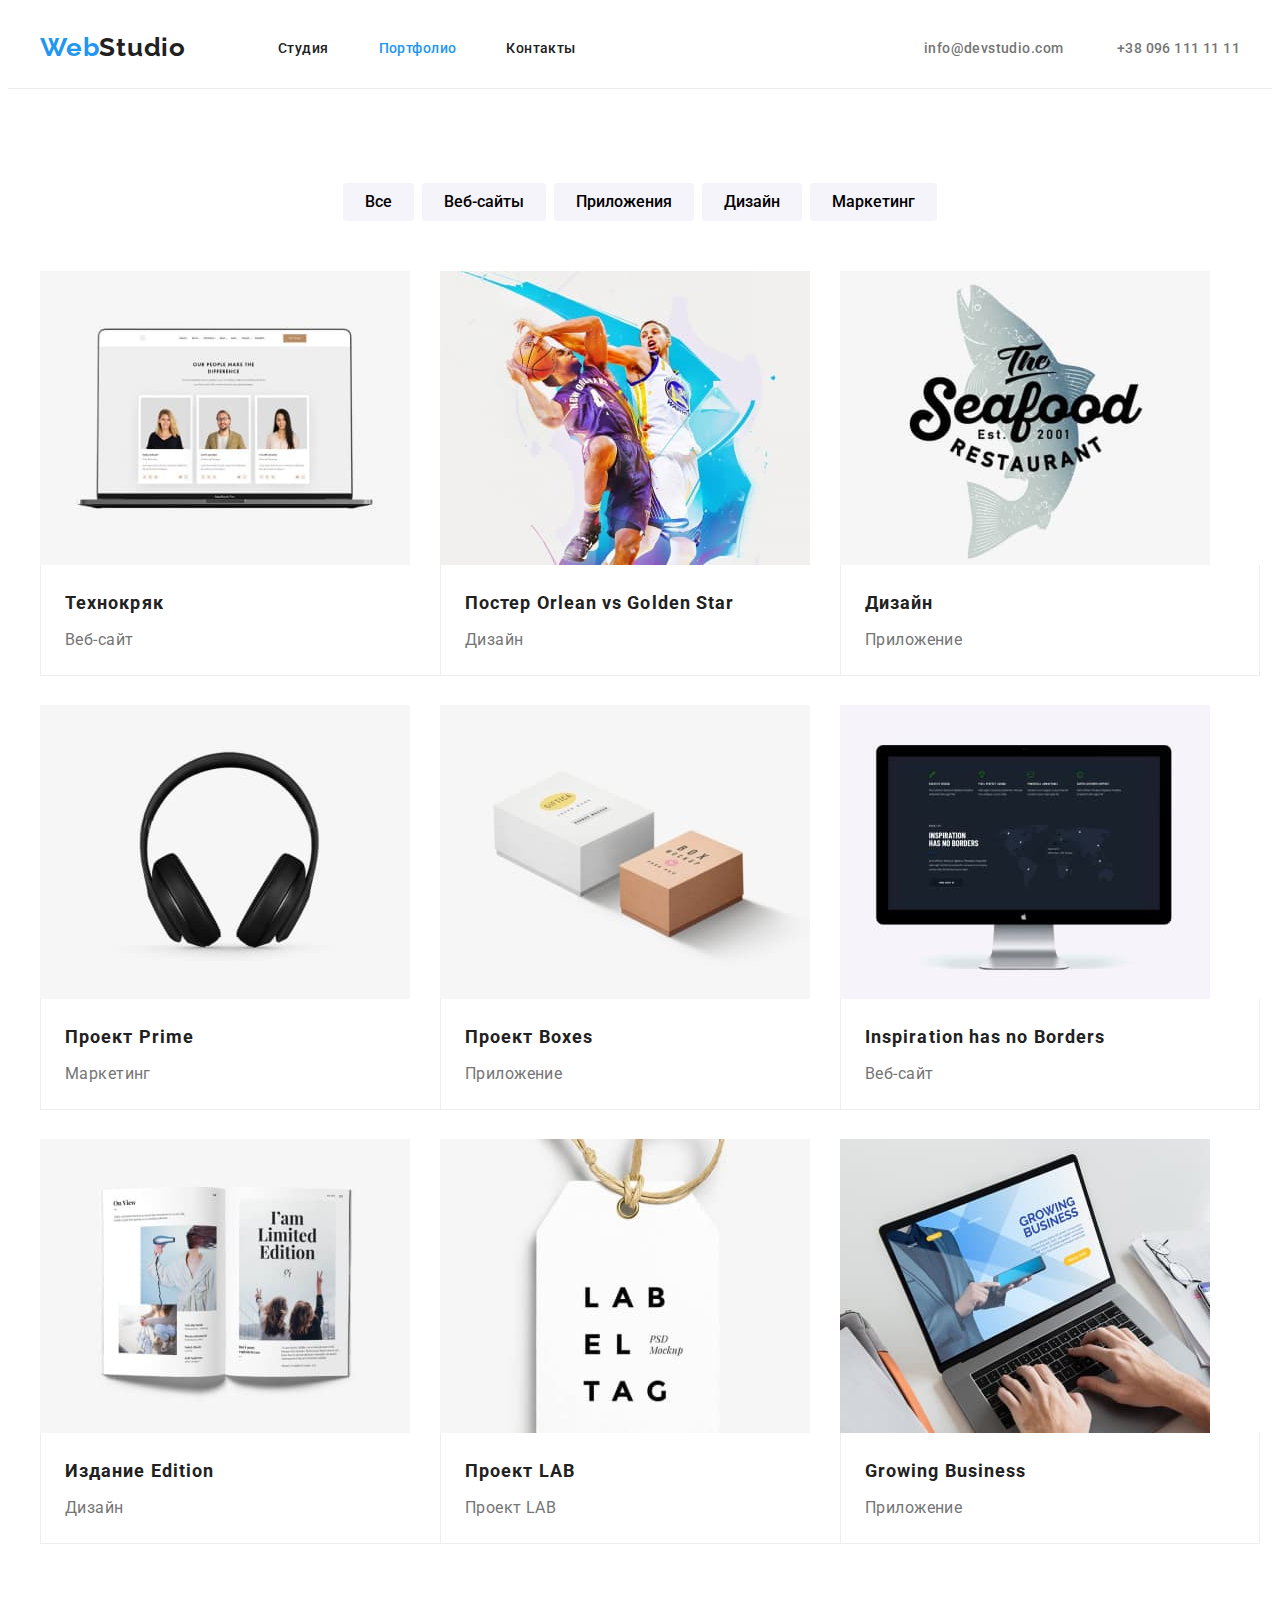
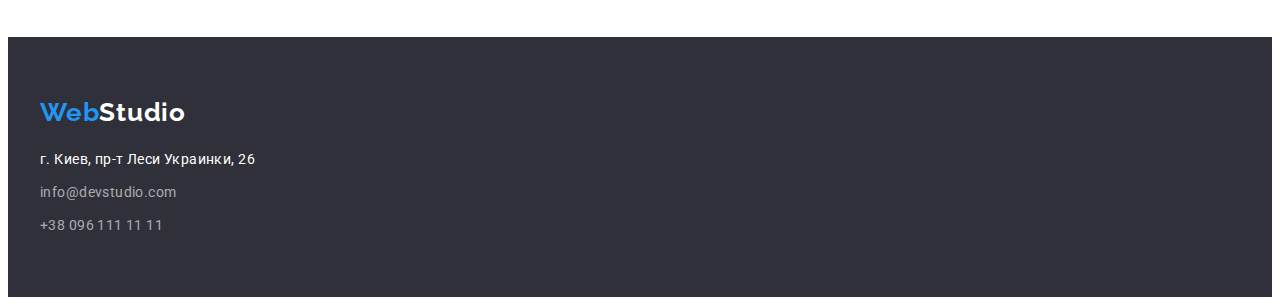
==== portfolio.html @ 2afb4057 "Initial commit" ====
<!DOCTYPE html>
<html lang="ru">
  <head>
    <meta charset="UTF-8" />
    <meta http-equiv="X-UA-Compatible" content="IE=edge" />
    <meta name="viewport" content="width=device-width, initial-scale=1.0" />
    <title>Портфолио</title>
    <link rel="preconnect" href="https://fonts.googleapis.com" />
    <link rel="preconnect" href="https://fonts.gstatic.com" crossorigin />
    <link
      href="https://fonts.googleapis.com/css2?family=Raleway:wght@700&family=Roboto:wght@400;500;700;900&display=swap"
      rel="stylesheet"
    />
    <link
      rel="stylesheet"
      href="https://cdnjs.cloudflare.com/ajax/libs/modern-normalize/1.1.0/modern-normalize.min.css"
      integrity="sha512-wpPYUAdjBVSE4KJnH1VR1HeZfpl1ub8YT/NKx4PuQ5NmX2tKuGu6U/JRp5y+Y8XG2tV+wKQpNHVUX03MfMFn9Q=="
      crossorigin="anonymous"
      referrerpolicy="no-referrer"
    />
    <link rel="stylesheet" href="./css/styles.css" />
  </head>
  <body>
    <header class="header">
      <div class="container">
        <a href="./index.html" class="logo" lang="en"
          >Web<span class="logo-in-header">Studio</span></a
        >
        <nav>
          <ul class="site-nav">
            <li class="list-item">
              <a class="link" href="./index.html">Студия</a>
            </li>
            <li class="list-item">
              <a class="link active" href="./portfolio.html">Портфолио</a>
            </li>
            <li class="list-item"><a class="link" href="./">Контакты</a></li>
          </ul>
        </nav>
        <div class="contact">
          <a class="link" href="mailto:info@devstudio.com" lang="en">
            info@devstudio.com
          </a>
          <a class="link" href="tel:+380961111111"> +38 096 111 11 11 </a>
        </div>
      </div>
    </header>

    <main>
      <section class="section">
        <div class="container">
        <h1 class="visually-hidden">Наши работы</h1>
        <ul class="cards-section">
          <li class="list-item">
            <ul class="card-filter">
              <li class="list-item">
                <button class="filter" type="button">Все</button>
              </li>
              <li class="list-item">
                <button class="filter" type="button">Веб-сайты</button>
              </li>
              <li class="list-item">
                <button class="filter" type="button">Приложения</button>
              </li>
              <li class="list-item">
                <button class="filter" type="button">Дизайн</button>
              </li>
              <li class="list-item">
                <button class="filter" type="button">Маркетинг</button>
              </li>
            </ul>
          </li>
          <li class="list-item">
            <ul class="list-of-cards">
              <li class="list-item">
                <img
                  src="./images/portfolio/img-1.jpg"
                  alt="Веб-сайт изображен на ноутбуке"
                  width="370"
                  height="294"
                />
                <div class="card-description-area">
                  <h2 class="card-name">Технокряк</h2>
                  <p class="card-desctiption">Веб-сайт</p>
                </div>
              </li>

              <li class="list-item">
                <img
                  src="./images/portfolio/img-2.jpg"
                  alt="Постер"
                  width="370"
                  height="294"
                />
                <div class="card-description-area">
                  <h2 class="card-name">
                    Постер <span lang="en"> Orlean vs Golden Star</span>
                  </h2>
                  <p class="card-desctiption">Дизайн</p>
                </div>
              </li>
              <li class="list-item">
                <img
                  src="./images/portfolio/img-3.jpg"
                  alt="Логотип ресторана"
                  width="370"
                  height="294"
                />
                <div class="card-description-area">
                  <h2 class="card-name">Дизайн</h2>
                  <p class="card-desctiption">Приложение</p>
                </div>
              </li>
              <li class="list-item">
                <img
                  src="./images/portfolio/img-4.jpg"
                  alt="Наушники"
                  width="370"
                  height="294"
                />
                <div class="card-description-area">
                  <h2 class="card-name">Проект <span lang="en">Prime</span></h2>
                  <p class="card-desctiption">Маркетинг</p>
                </div>
              </li>
              <li class="list-item">
                <img
                  src="./images/portfolio/img-5.jpg"
                  alt="Коробки"
                  width="370"
                  height="294"
                />
                <div class="card-description-area">
                  <h2 class="card-name">Проект <span lang="en">Boxes</span></h2>
                  <p class="card-desctiption">Приложение</p>
                </div>
              </li>
              <li class="list-item">
                <img
                  src="./images/portfolio/img-6.jpg"
                  alt="Веб-сайт изображен на мониторе"
                  width="370"
                  height="294"
                />
                <div class="card-description-area">
                  <h2 class="card-name" lang="en">
                    Inspiration has no Borders
                  </h2>
                  <p class="card-desctiption">Веб-сайт</p>
                </div>
              </li>
              <li class="list-item">
                <img
                  src="./images/portfolio/img-7.jpg"
                  alt="Книга"
                  width="370"
                  height="294"
                />
                <div class="card-description-area">
                  <h2 class="card-name">
                    Издание <span lang="en">Edition</span>
                  </h2>
                  <p class="card-desctiption">Дизайн</p>
                </div>
              </li>
              <li class="list-item">
                <img
                  src="./images/portfolio/img-8.jpg"
                  alt="Бумажный кулон"
                  width="370"
                  height="294"
                />
                <div class="card-description-area">
                  <h2 class="card-name">Проект <span lang="en">LAB</span></h2>
                  <p class="card-desctiption">
                    Проект <span lang="en">LAB</span>
                  </p>
                </div>
              </li>
              <li class="list-item">
                <img
                  src="./images/portfolio/img-9.jpg"
                  alt="Веб-сайт изображен на ноутбуке"
                  width="370"
                  height="294"
                />
                <div class="card-description-area">
                  <h2 class="card-name" lang="en">Growing Business</h2>
                  <p class="card-desctiption">Приложение</p>
                </div>
              </li>
            </ul>
          </li>
        </ul>
      </div>
      </section>
    </main>
    <footer class="footer-section">
      <div class="container">
        <a href="./index.html" class="logo" lang="en"
          >Web<span class="logo-in-footer">Studio</span></a
        >
        <address>
          <p class="office-adress">г. Киев, пр-т Леси Украинки, 26</p>
          <a class="link" href="mailto:info@devstudio.com" lang="en">
            info@devstudio.com
          </a>
          <a class="link" href="tel:+380961111111"> +38 096 111 11 11 </a>
        </address>
      </div>
    </footer>
  </body>
</html>
---- css/styles.css ----
/**
--------------------
MAIN RULES
-------------------- */

:root {
  --accent-collor: #2196f3;
  --btn-hover-color: #188ce8;
  --main-text-color: #212121;
  --secondary-text-color: #757575;
  --accent-background-color: #2f303a;
  --secondary-background-color: #f5f4fa;
  --white-color: #fff;
  --container-width: 1200px;
}

body {
  font-family: "Roboto", sans-serif;
  letter-spacing: 0.03em;
  color: var(--main-text-color);
  font-size: 14px;
}

h1,
h2,
h3,
h4,
h5,
h6,
p,
ul {
  margin: 0;
  padding: 0;
}

img {
  display: block;
}

.container {
  width: var(--container-width);
  margin-left: auto;
  margin-right: auto;
  padding-left: 15px;
  padding-right: 15px;
  align-items: center;
}

.section {
  padding-top: 94px;
  padding-bottom: 94px;
}

.list-item {
  list-style: none;
}

.link {
  text-decoration: none;
  color: inherit;
  font-weight: 500;
  font-size: 14px;
  line-height: 1.17;
}

.link:hover,
.link:focus,
.member-name:hover,
.member-name:focus,
.link.active,
.footer-section .link:hover,
.footer-section .link:focus,
.contact .link:hover,
.contact .link:focus {
  color: var(--accent-collor);
}

.section-title {
  font-size: 36px;
  line-height: 1.17;
  text-align: center;

  margin-bottom: 50px;
}

.visually-hidden {
  position: absolute;
  white-space: nowrap;
  width: 1px;
  height: 1px;
  overflow: hidden;
  border: 0;
  padding: 0;
  clip: rect(0 0 0 0);
  clip-path: inset(50%);
  margin: -1px;
}

.features-list .list-item:not(:last-child),
.our-work-list .list-item:not(:last-child),
.member-list .list-item:not(:last-child),
.list-of-cards .list-item:not(:last-child) {
  margin-right: 30px;
}

/**
--------------------
HEADER SECTION
-------------------- */
.header {
  border-bottom: 1px solid #ececec;
}

.header .container {
  display: flex;
}

.logo {
  font-family: "Raleway", sans-serif;
  font-weight: 700;
  font-size: 26px;
  line-height: 1.2;
  color: var(--accent-collor);
  text-decoration: none;
  letter-spacing: 0.03em;

  margin-top: 24px;
  margin-bottom: 25px;
}

.logo-in-header {
  color: var(--main-text-color);
  margin-right: 92px;
}

.site-nav {
  display: flex;
}

.container .site-nav > .list-item {
  display: block;
  margin-right: 50px;
}

.site-nav .list-item:last-child {
  margin-right: 0;
}

.header .link {
  padding: 32px 0;
}

.contact {
  margin-left: auto;
}

.contact .link:not(:last-child) {
  margin-right: 50px;
}

/**
--------------------
HERO SECTION
-------------------- */

.hero {
  background-color: var(--accent-background-color);
  letter-spacing: 0.06em;
  text-align: center;
  padding-top: 200px;
  padding-bottom: 200px;
}

.hero .container {
  display: block;
}

.title {
  font-weight: 900;
  font-size: 44px;
  line-height: 1.4;
  text-transform: uppercase;
  color: var(--white-color);

  margin: 0px auto 30px;
  max-width: 640px;
}

.btn {
  background-color: var(--accent-collor);
  font-family: inherit;
  cursor: pointer;
  color: var(--white-color);
  font-weight: 700;
  font-size: 16px;
  line-height: 1.9;
  letter-spacing: 0.06em;

  border-radius: 4px;
  border: 0;

  padding: 10px 32px;
}

.btn:hover,
.btn:focus {
  background-color: var(--btn-hover-color);
}

/**
--------------------
OUR FEATURES SECTION
-------------------- */
.features-list,
.member-list,
.our-work-list {
  display: flex;
}

.features-list .list-item {
  flex-basis: calc(100% / 4);
  /* flex-basis: calc((var(--container-width)-30px) / 4); Почему не работает?*/
}

.features-subtitle {
  text-transform: uppercase;
  font-size: 14px;
  line-height: 1.14;

  margin-bottom: 10px;
}

.features-description {
  color: var(--secondary-text-color);
  line-height: 1.7;
}

/**
--------------------
OUR WORK SECTION
-------------------- */

.our-work {
  padding-top: 0;
}

/**
--------------------
OUR TEAM SECTION
-------------------- */
.our-team {
  background-color: var(--secondary-background-color);
}

.member-area {
  width: 270px;
  border: 1px solid #eeeeee;
  border-radius: 0px 0px 4px 4px;
  border-top: 0;
  text-align: center;
  background-color: var(--white-color);
  line-height: 1.19;
  
  padding: 30px 0;
}
.member-name {
  font-size: 16px;
  text-decoration: none;
  font-weight: 500;
  line-height: 1.19;
  padding-bottom: 10px;
}

.contact .link,
.member-position {
  color: var(--secondary-text-color);
}

.member-position {
  line-height: 1.19;
  font-size: 16px;
  font-weight: 400;
}

.member-list .list-item {
  box-shadow: 0px 1px 3px rgba(0, 0, 0, 0.12), 0px 1px 1px rgba(0, 0, 0, 0.14),
    0px 2px 1px rgba(0, 0, 0, 0.2);
}

/**
--------------------
PORTFOLIO-CARDS SECTION
-------------------- */

.card-filter {
  padding-bottom: 50px;
}

.card-filter {
  display: flex;
  justify-content: center;
}

.card-filter .list-item:not(:last-child) {
  margin-right: 8px;
}

.filter {
  font-family: inherit;
  cursor: pointer;
  font-weight: 500;
  font-size: 16px;
  line-height: 1.6;
  background: var(--secondary-background-color);
  border-radius: 4px;
  border: 0;
  padding: 6px 22px;
}

.filter:hover,
.filter:focus {
  background-color: var(--accent-collor);
  color: var(--white-color);
  box-shadow: 0px 3px 1px rgba(0, 0, 0, 0.1), 0px 1px 2px rgba(0, 0, 0, 0.08),
    0px 2px 2px rgba(0, 0, 0, 0.12);
}

.list-of-cards,
.list-of-cards.list-item {
  display: flex;
  flex-wrap: wrap;
}

.list-of-cards .list-item {
  width: 370px;
  height: 404px;
  background: var(--white-color);
  margin-bottom: 30px;
}

.card-description-area {
  width: 370px;
  border: 1px solid #eeeeee;
  border-top: 0;
  padding: 20px 24px;
}

.list-of-cards .list-item:nth-child(3n) {
  margin-right: 0;
}

.list-of-cards .list-item:nth-last-child(-n + 3) {
  margin-bottom: 0px;
}

.card-name {
  font-size: 18px;
  line-height: 2;
  letter-spacing: 0.06em;
  margin-bottom: 4px;
  display: block;
}

.card-desctiption {
  font-size: 16px;
  line-height: 1.9;
  color: var(--secondary-text-color);
}

/**
--------------------
FOOTER SECTION
-------------------- */

.footer-section {
  background-color: var(--accent-background-color);
  line-height: 1.7;
  color: var(--white-color);
  font-size: 14px;
  padding-top: 60px;
  padding-bottom: 60px;
}
.footer-section .logo,
address > .link {
  display: flex;
}

.office-adress {
  font-style: normal;
}

.footer-section .link {
  color: rgba(255, 255, 255, 0.6);
  font-weight: 400;
  font-style: normal;
  line-height: 1.7;
  font-size: 14px;
}

.footer-section address :not(:last-child) {
  margin-bottom: 9px;
}

.footer-section .logo {
  margin: 0;
  margin-bottom: 20px;
}

.logo-in-footer {
  color: var(--white-color);
}
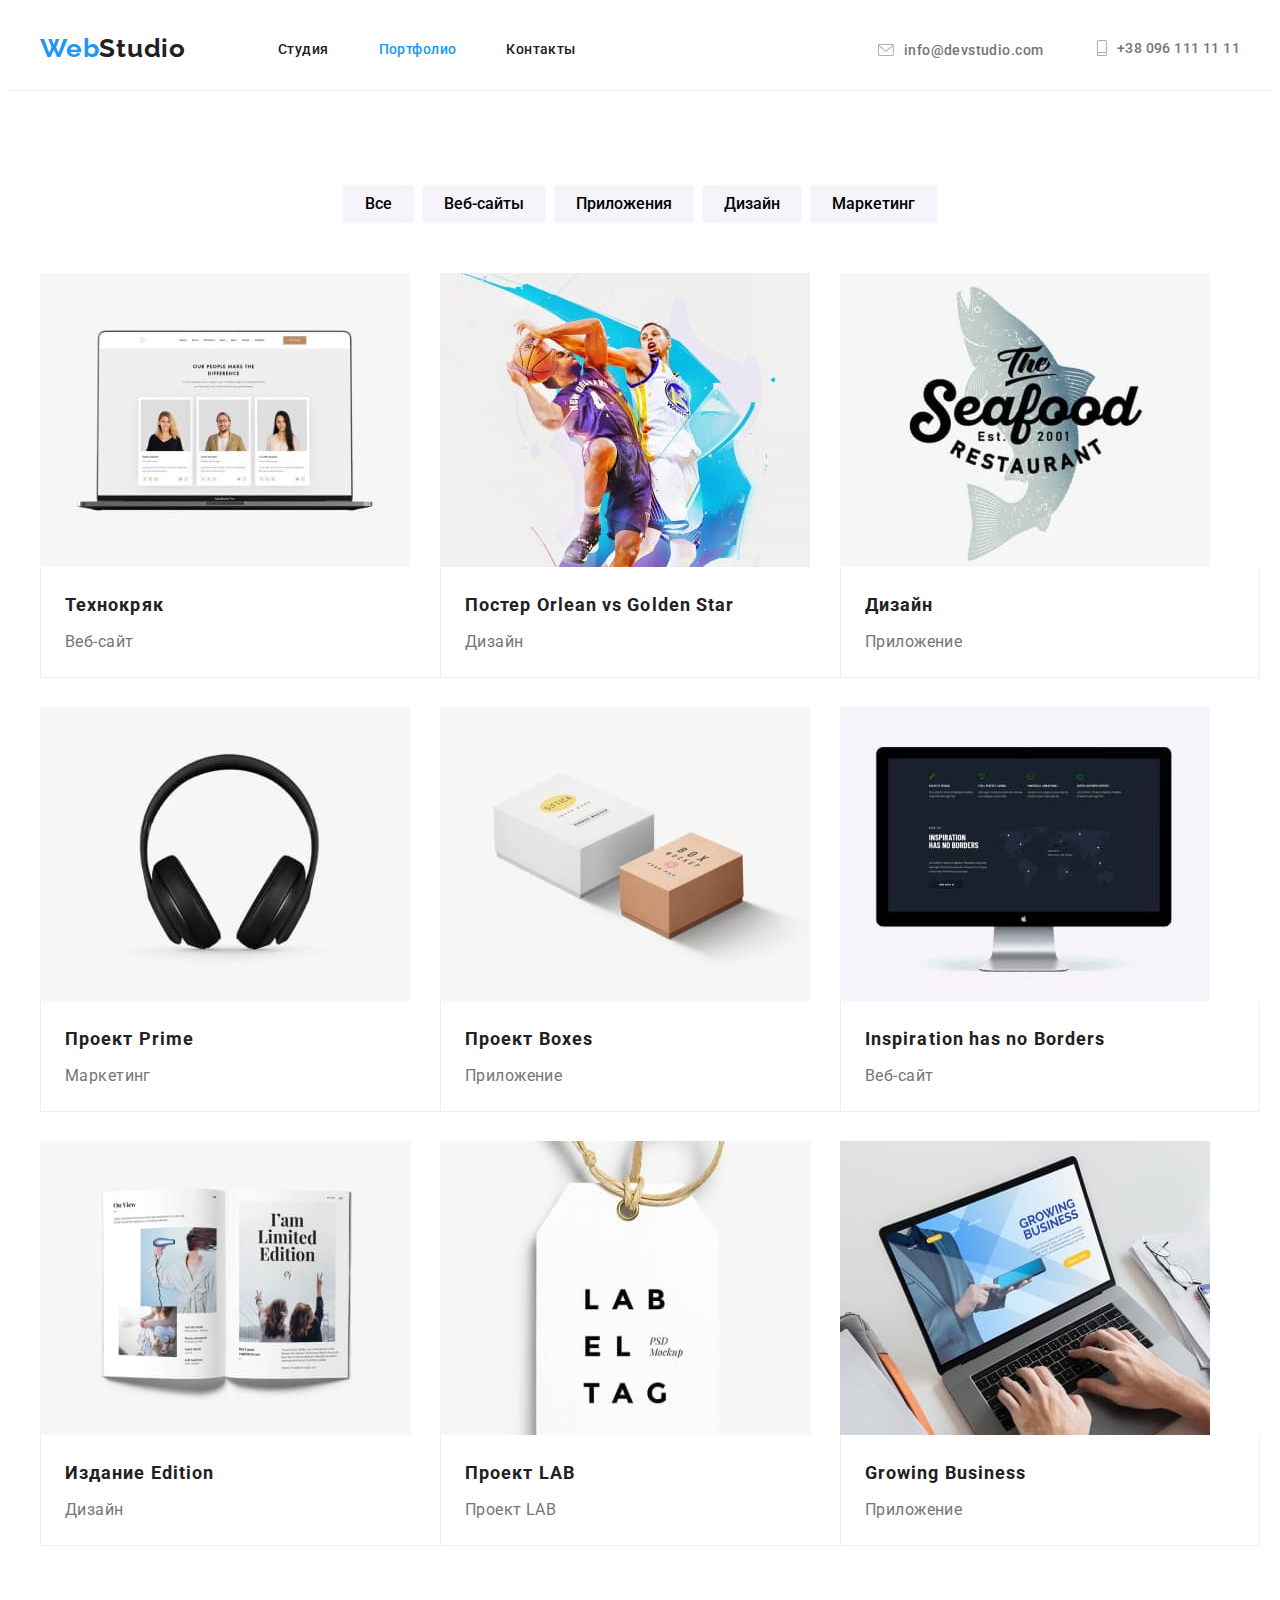
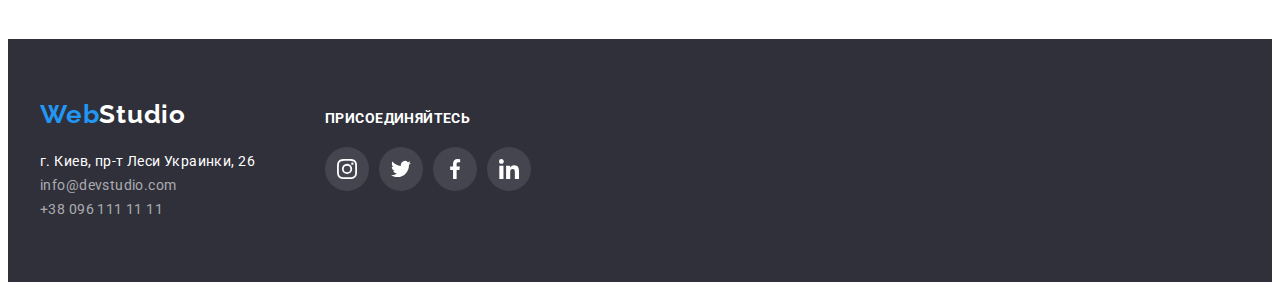
==== commit fc2fbd65: "Homework#4 done" ====
--- a/portfolio.html
+++ b/portfolio.html
@@ -39,12 +39,21 @@
         </nav>
         <div class="contact">
           <a class="link" href="mailto:info@devstudio.com" lang="en">
+            <svg class="contact-icon" width="16" height="12">
+              <use href="./images/icons.svg#icon-envelope"></use>
+            </svg>
             info@devstudio.com
           </a>
-          <a class="link" href="tel:+380961111111"> +38 096 111 11 11 </a>
+          <a class="link" href="tel:+380961111111">
+            <svg class="contact-icon" width="10" height="16">
+              <use href="./images/icons.svg#icon-smartphone"></use>
+            </svg>
+            +38 096 111 11 11
+          </a>
         </div>
       </div>
     </header>
+
 
     <main>
       <section class="section">
@@ -197,6 +206,7 @@
     </main>
     <footer class="footer-section">
       <div class="container">
+        <div class="left-collumn">
         <a href="./index.html" class="logo" lang="en"
           >Web<span class="logo-in-footer">Studio</span></a
         >
@@ -207,6 +217,64 @@
           </a>
           <a class="link" href="tel:+380961111111"> +38 096 111 11 11 </a>
         </address>
+        </div>
+        <div class="footer-social-items">
+          <h3>Присоединяйтесь</h3>
+          <ul class="social-links-list">
+            <li class="social-item">
+              <a
+                class="social-link"
+                href="/"
+                aria-label="иконка Инстаграмм"
+                target="_blank"
+                rel="noopener noreferrer"
+              >
+                <svg class="social-icon" width="20" height="20">
+                  <use href="./images/icons.svg#icon-instagram"></use>
+                </svg>
+              </a>
+            </li>
+            <li class="social-item">
+              <a
+                class="social-link"
+                href="/"
+                aria-label="иконка Твиттер"
+                target="_blank"
+                rel="noopener noreferrer"
+              >
+                <svg class="social-icon" width="20" height="20">
+                  <use href="./images/icons.svg#icon-twitter"></use>
+                </svg>
+              </a>
+            </li>
+            <li class="social-item">
+              <a
+                class="social-link"
+                href="/"
+                aria-label="иконка фейсбук"
+                target="_blank"
+                rel="noopener noreferrer"
+              >
+                <svg class="social-icon" width="20" height="20">
+                  <use href="./images/icons.svg#icon-facebook"></use>
+                </svg>
+              </a>
+            </li>
+            <li class="social-item">
+              <a
+                class="social-link"
+                href="/"
+                aria-label="иконка Линкэдин"
+                target="_blank"
+                rel="noopener noreferrer"
+              >
+                <svg class="social-icon" width="20" height="20">
+                  <use href="./images/icons.svg#icon-linkedin"></use>
+                </svg>
+              </a>
+            </li>
+          </ul>
+        </div>
       </div>
     </footer>
   </body>
--- a/css/styles.css
+++ b/css/styles.css
@@ -12,6 +12,7 @@
   --secondary-background-color: #f5f4fa;
   --white-color: #fff;
   --container-width: 1200px;
+  --icon-color: #afb1b8;
 }
 
 body {
@@ -51,7 +52,9 @@
   padding-bottom: 94px;
 }
 
-.list-item {
+.list-item,
+.social-item,
+.clients-list {
   list-style: none;
 }
 
@@ -65,8 +68,6 @@
 
 .link:hover,
 .link:focus,
-.member-name:hover,
-.member-name:focus,
 .link.active,
 .footer-section .link:hover,
 .footer-section .link:focus,
@@ -76,14 +77,16 @@
 }
 
 .section-title {
+  margin-bottom: 50px;
+
   font-size: 36px;
   line-height: 1.17;
   text-align: center;
-
-  margin-bottom: 50px;
 }
 
 .visually-hidden {
+  margin: -1px;
+
   position: absolute;
   white-space: nowrap;
   width: 1px;
@@ -93,7 +96,6 @@
   padding: 0;
   clip: rect(0 0 0 0);
   clip-path: inset(50%);
-  margin: -1px;
 }
 
 .features-list .list-item:not(:last-child),
@@ -116,6 +118,9 @@
 }
 
 .logo {
+  margin-top: 24px;
+  margin-bottom: 25px;
+
   font-family: "Raleway", sans-serif;
   font-weight: 700;
   font-size: 26px;
@@ -123,14 +128,12 @@
   color: var(--accent-collor);
   text-decoration: none;
   letter-spacing: 0.03em;
-
-  margin-top: 24px;
-  margin-bottom: 25px;
 }
 
 .logo-in-header {
+  margin-right: 92px;
+
   color: var(--main-text-color);
-  margin-right: 92px;
 }
 
 .site-nav {
@@ -150,6 +153,16 @@
   padding: 32px 0;
 }
 
+.link:hover .contact-icon,
+.link:focus .contact-icon {
+  fill: var(--accent-collor);
+}
+
+.contact-icon {
+  fill: currentColor;
+  margin-right: 10px;
+}
+
 .contact {
   margin-left: auto;
 }
@@ -163,10 +176,18 @@
 HERO SECTION
 -------------------- */
 
-.hero {
-  background-color: var(--accent-background-color);
+.hero .container {
+  background-image: linear-gradient(
+      rgba(47, 48, 58, 0.4),
+      rgba(47, 48, 58, 0.4)
+    ),
+    url(../images/hero-bg.jpg);
+  background-repeat: no-repeat;
+  background-position: center;
+
   letter-spacing: 0.06em;
   text-align: center;
+
   padding-top: 200px;
   padding-bottom: 200px;
 }
@@ -176,18 +197,24 @@
 }
 
 .title {
+  margin: 0px auto 30px;
+  max-width: 640px;
+
   font-weight: 900;
   font-size: 44px;
   line-height: 1.4;
   text-transform: uppercase;
   color: var(--white-color);
-
-  margin: 0px auto 30px;
-  max-width: 640px;
 }
 
 .btn {
+  padding: 10px 32px;
+
+  border-radius: 4px;
+  border: 0;
+
   background-color: var(--accent-collor);
+
   font-family: inherit;
   cursor: pointer;
   color: var(--white-color);
@@ -195,11 +222,6 @@
   font-size: 16px;
   line-height: 1.9;
   letter-spacing: 0.06em;
-
-  border-radius: 4px;
-  border: 0;
-
-  padding: 10px 32px;
 }
 
 .btn:hover,
@@ -222,12 +244,16 @@
   /* flex-basis: calc((var(--container-width)-30px) / 4); Почему не работает?*/
 }
 
+.features-icon {
+  margin-bottom: 30px;
+}
+
 .features-subtitle {
+  margin-bottom: 10px;
+
   text-transform: uppercase;
   font-size: 14px;
   line-height: 1.14;
-
-  margin-bottom: 10px;
 }
 
 .features-description {
@@ -253,6 +279,8 @@
 }
 
 .member-area {
+  padding: 30px 0;
+
   width: 270px;
   border: 1px solid #eeeeee;
   border-radius: 0px 0px 4px 4px;
@@ -260,33 +288,106 @@
   text-align: center;
   background-color: var(--white-color);
   line-height: 1.19;
-  
-  padding: 30px 0;
-}
+}
+
 .member-name {
+  margin-bottom: 10px;
+
   font-size: 16px;
   text-decoration: none;
   font-weight: 500;
   line-height: 1.19;
-  padding-bottom: 10px;
 }
 
 .contact .link,
 .member-position {
+  display: inline-flex;
   color: var(--secondary-text-color);
+  align-items: center;
 }
 
 .member-position {
+  margin-bottom: 16px;
+
   line-height: 1.19;
   font-size: 16px;
   font-weight: 400;
 }
 
-.member-list .list-item {
+.member-list > .list-item {
   box-shadow: 0px 1px 3px rgba(0, 0, 0, 0.12), 0px 1px 1px rgba(0, 0, 0, 0.14),
     0px 2px 1px rgba(0, 0, 0, 0.2);
 }
 
+.social-icon,
+.contact-icon {
+  fill: var(--icon-color);
+}
+
+.social-links-list {
+  display: flex;
+  justify-content: center;
+}
+.social-link {
+  display: flex;
+  border-radius: 50%;
+  height: 44px;
+  width: 44px;
+  align-items: center;
+  justify-content: center;
+}
+
+.social-link:hover,
+.social-link:focus {
+  background-color: var(--accent-collor);
+}
+.social-link:hover .social-icon,
+.social-link:focus .social-icon {
+  fill: var(--white-color);
+}
+
+.social-item:not(:last-child) {
+  margin-right: 10px;
+}
+/**
+--------------------
+OUR-CLIENTS SECTION
+-------------------- */
+
+.clients-list {
+  display: flex;
+  justify-content: center;
+  align-items: center;
+}
+
+.client-item {
+  display: flex;
+}
+
+.client-item:not(:last-child) {
+  margin-right: 30px;
+}
+
+.client-link {
+  padding: 16px 32px;
+
+  border: 1px var(--icon-color) solid;
+  border-radius: 4px;
+}
+.client-icon {
+  fill: var(--icon-color);
+}
+
+.client-link:hover,
+.client-link:focus {
+  border-color: var(--accent-collor);
+}
+
+.client-link:hover .client-icon,
+.client-link:focus .client-icon {
+  fill: var(--accent-collor);
+}
+
 /**
 --------------------
 PORTFOLIO-CARDS SECTION
@@ -306,15 +407,19 @@
 }
 
 .filter {
+  padding: 6px 22px;
+
+  border-radius: 4px;
+  border: 0;
+
+  background: var(--secondary-background-color);
+
+  cursor: pointer;
+
   font-family: inherit;
-  cursor: pointer;
   font-weight: 500;
   font-size: 16px;
   line-height: 1.6;
-  background: var(--secondary-background-color);
-  border-radius: 4px;
-  border: 0;
-  padding: 6px 22px;
 }
 
 .filter:hover,
@@ -338,6 +443,11 @@
   margin-bottom: 30px;
 }
 
+.list-of-cards .list-item:hover,
+.list-of-cards .list-item:focus{
+  box-shadow: 0px 1px 1px rgba(0, 0, 0, 0.12), 0px 4px 4px rgba(0, 0, 0, 0.06), 1px 4px 6px rgba(0, 0, 0, 0.16);
+}
+
 .card-description-area {
   width: 370px;
   border: 1px solid #eeeeee;
@@ -354,11 +464,12 @@
 }
 
 .card-name {
+  display: inline-block;
+  margin-bottom: 4px;
+
   font-size: 18px;
   line-height: 2;
   letter-spacing: 0.06em;
-  margin-bottom: 4px;
-  display: block;
 }
 
 .card-desctiption {
@@ -380,12 +491,17 @@
   padding-top: 60px;
   padding-bottom: 60px;
 }
+
+.footer-section .left-collumn {
+  margin-right: 70px;
+}
+
 .footer-section .logo,
 address > .link {
   display: flex;
 }
 
-.office-adress {
+.footer-section .office-adress {
   font-style: normal;
 }
 
@@ -397,7 +513,7 @@
   font-size: 14px;
 }
 
-.footer-section address :not(:last-child) {
+.footer-section address:not(:last-child) {
   margin-bottom: 9px;
 }
 
@@ -409,3 +525,29 @@
 .logo-in-footer {
   color: var(--white-color);
 }
+
+.footer-social-items > h3 {
+  margin-bottom: 20px;
+
+  color: #fff;
+  text-transform: uppercase;
+  font-size: 14px;
+  line-height: 1.14;
+}
+
+.footer-social-items .social-link {
+  background-color: rgba(255, 255, 255, 0.1);
+}
+
+.footer-social-items .social-link:hover,
+.footer-social-items .social-link:focus {
+  background-color: var(--accent-collor);
+}
+
+.footer-social-items .social-icon {
+  fill: #fff;
+}
+.footer-section > .container {
+  display: flex;
+  align-items: baseline;
+}
